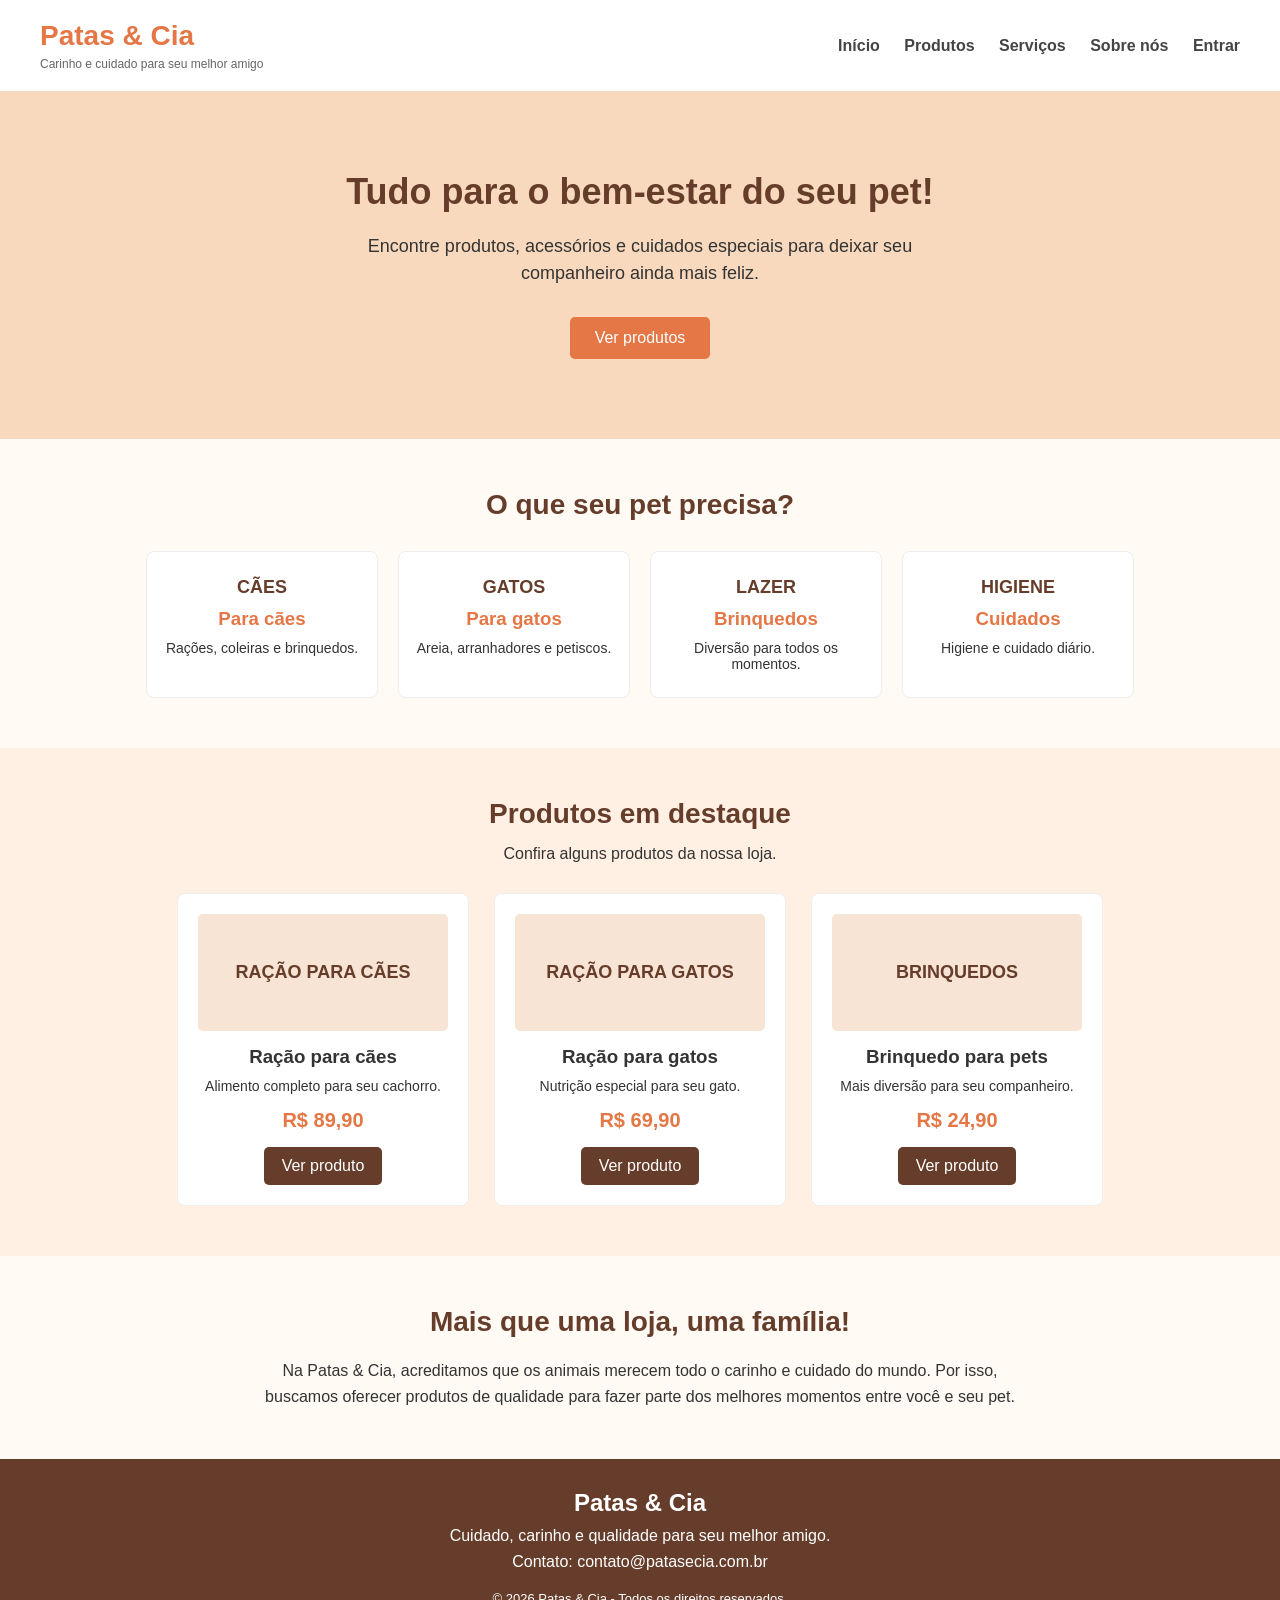
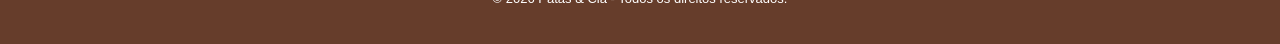
==== index.html @ 35307c04 "Adicionado pagina principal do site" ====
<!DOCTYPE html>
<html lang="pt-br">
<head>
    <meta charset="UTF-8">
    <meta name="viewport" content="width=device-width, initial-scale=1.0">
    <title>Patas & Cia | Pet Shop</title>
    <link rel="stylesheet" href="style.css">
</head>
<body>

    <header>
        <div class="logo">
            <h1>Patas & Cia</h1>
            <p>Carinho e cuidado para seu melhor amigo</p>
        </div>

        <nav>
            <a href="index.html">Início</a>
            <a href="produtos.html">Produtos</a>
            <a href="servicos.html">Serviços</a>
            <a href="sobre.html">Sobre nós</a>
            <a href="login.html">Entrar</a>
        </nav>
    </header>

    <main>
        <section class="banner">
            <div class="banner-texto">
                <h2>Tudo para o bem-estar do seu pet!</h2>
                <p>
                    Encontre produtos, acessórios e cuidados especiais
                    para deixar seu companheiro ainda mais feliz.
                </p>
                <a class="botao" href="produtos.html">Ver produtos</a>
            </div>
        </section>

        <section class="categorias">
            <h2>O que seu pet precisa?</h2>

            <div class="lista-categorias">
                <div class="categoria">
                    <div class="icone">CÃES</div>
                    <h3>Para cães</h3>
                    <p>Rações, coleiras e brinquedos.</p>
                </div>

                <div class="categoria">
                    <div class="icone">GATOS</div>
                    <h3>Para gatos</h3>
                    <p>Areia, arranhadores e petiscos.</p>
                </div>

                <div class="categoria">
                    <div class="icone">LAZER</div>
                    <h3>Brinquedos</h3>
                    <p>Diversão para todos os momentos.</p>
                </div>

                <div class="categoria">
                    <div class="icone">HIGIENE</div>
                    <h3>Cuidados</h3>
                    <p>Higiene e cuidado diário.</p>
                </div>
            </div>
        </section>

        <section class="produtos">
            <h2>Produtos em destaque</h2>
            <p class="subtitulo">Confira alguns produtos da nossa loja.</p>

            <div class="lista-produtos">
                <div class="produto">
                    <div class="imagem-produto">RAÇÃO PARA CÃES</div>
                    <h3>Ração para cães</h3>
                    <p>Alimento completo para seu cachorro.</p>
                    <strong>R$ 89,90</strong>
                    <a href="produto.html" class="botao-produto">Ver produto</a>
                </div>

                <div class="produto">
                    <div class="imagem-produto">RAÇÃO PARA GATOS</div>
                    <h3>Ração para gatos</h3>
                    <p>Nutrição especial para seu gato.</p>
                    <strong>R$ 69,90</strong>
                    <a href="produto.html" class="botao-produto">Ver produto</a>
                </div>

                <div class="produto">
                    <div class="imagem-produto">BRINQUEDOS</div>
                    <h3>Brinquedo para pets</h3>
                    <p>Mais diversão para seu companheiro.</p>
                    <strong>R$ 24,90</strong>
                    <a href="produto.html" class="botao-produto">Ver produto</a>
                </div>
            </div>
        </section>

        <section class="sobre">
            <h2>Mais que uma loja, uma família!</h2>
            <p>
                Na Patas & Cia, acreditamos que os animais merecem todo o
                carinho e cuidado do mundo. Por isso, buscamos oferecer
                produtos de qualidade para fazer parte dos melhores
                momentos entre você e seu pet.
            </p>
        </section>
    </main>

    <footer>
        <h2>Patas & Cia</h2>
        <p>Cuidado, carinho e qualidade para seu melhor amigo.</p>
        <p>Contato: contato@patasecia.com.br</p>
        <p class="direitos">© 2026 Patas & Cia - Todos os direitos reservados.</p>
    </footer>

</body>
</html>
---- style.css ----
/* Configurações gerais da página */
* {
    margin: 0;
    padding: 0;
}

body {
    font-family: Arial, sans-serif;
    background-color: #fffaf4;
    color: #333333;
}

/* Cabeçalho */
header {
    background-color: #ffffff;
    padding: 20px 40px;
    display: flex;
    justify-content: space-between;
    align-items: center;
}

.logo h1 {
    color: #e47745;
    font-size: 28px;
}

.logo p {
    color: #666666;
    font-size: 12px;
    margin-top: 5px;
}

nav a {
    color: #444444;
    text-decoration: none;
    margin-left: 20px;
    font-weight: bold;
}

nav a:hover {
    color: #e47745;
}

/* Banner principal */
.banner {
    background-color: #f8d9bd;
    padding: 80px 40px;
    text-align: center;
}

.banner-texto {
    max-width: 650px;
    margin: auto;
}

.banner h2 {
    color: #663d2b;
    font-size: 36px;
    margin-bottom: 20px;
}

.banner p {
    font-size: 18px;
    line-height: 1.5;
    margin-bottom: 30px;
}

.botao {
    display: inline-block;
    background-color: #e47745;
    color: white;
    text-decoration: none;
    padding: 12px 25px;
    border-radius: 5px;
}

.botao:hover {
    background-color: #c85d30;
}

/* Categorias */
.categorias {
    padding: 50px 40px;
    text-align: center;
}

.categorias h2,
.produtos h2 {
    color: #663d2b;
    font-size: 28px;
    margin-bottom: 30px;
}

.lista-categorias {
    display: flex;
    justify-content: center;
    gap: 20px;
}

.categoria {
    background-color: #ffffff;
    padding: 25px 15px;
    width: 200px;
    border: 1px solid #eeeeee;
    border-radius: 8px;
}

.icone {
    font-size: 18px;
    font-weight: bold;
    color: #663d2b;
    margin-bottom: 10px;
}

.categoria h3 {
    color: #e47745;
    margin-bottom: 10px;
}

.categoria p {
    font-size: 14px;
}

/* Produtos */
.produtos {
    background-color: #fff0e3;
    padding: 50px 40px;
    text-align: center;
}

.subtitulo {
    margin-top: -15px;
    margin-bottom: 30px;
}

.lista-produtos {
    display: flex;
    justify-content: center;
    gap: 25px;
}

.produto {
    background-color: #ffffff;
    width: 250px;
    padding: 20px;
    border-radius: 8px;
    border: 1px solid #eeeeee;
}

.imagem-produto {
    background-color: #f8e4d4;
    font-size: 18px;
    font-weight: bold;
    color: #663d2b;
    padding: 48px 15px;
    margin-bottom: 15px;
    border-radius: 5px;
}

.produto h3 {
    margin-bottom: 10px;
}

.produto p {
    font-size: 14px;
    margin-bottom: 15px;
}

.produto strong {
    display: block;
    color: #e47745;
    font-size: 20px;
    margin-bottom: 15px;
}

.botao-produto {
    display: inline-block;
    background-color: #663d2b;
    color: white;
    text-decoration: none;
    padding: 10px 18px;
    border-radius: 5px;
}

.botao-produto:hover {
    background-color: #8b5940;
}

/* Sobre a loja */
.sobre {
    padding: 50px 40px;
    text-align: center;
}

.sobre h2 {
    color: #663d2b;
    font-size: 28px;
    margin-bottom: 20px;
}

.sobre p {
    max-width: 750px;
    margin: auto;
    line-height: 1.6;
}

/* Rodapé */
footer {
    background-color: #663d2b;
    color: white;
    text-align: center;
    padding: 30px 20px;
}

footer h2 {
    margin-bottom: 10px;
}

footer p {
    margin-bottom: 8px;
}

.direitos {
    margin-top: 20px;
    font-size: 13px;
}

@media (max-width: 700px) {
    header {
        flex-direction: column;
        gap: 20px;
    }

    nav {
        text-align: center;
    }

    nav a {
        display: inline-block;
        margin: 5px;
    }

    .lista-categorias,
    .lista-produtos {
        flex-direction: column;
        align-items: center;
    }

    .categoria,
    .produto {
        width: 80%;
    }

    .banner h2 {
        font-size: 28px;
    }
}
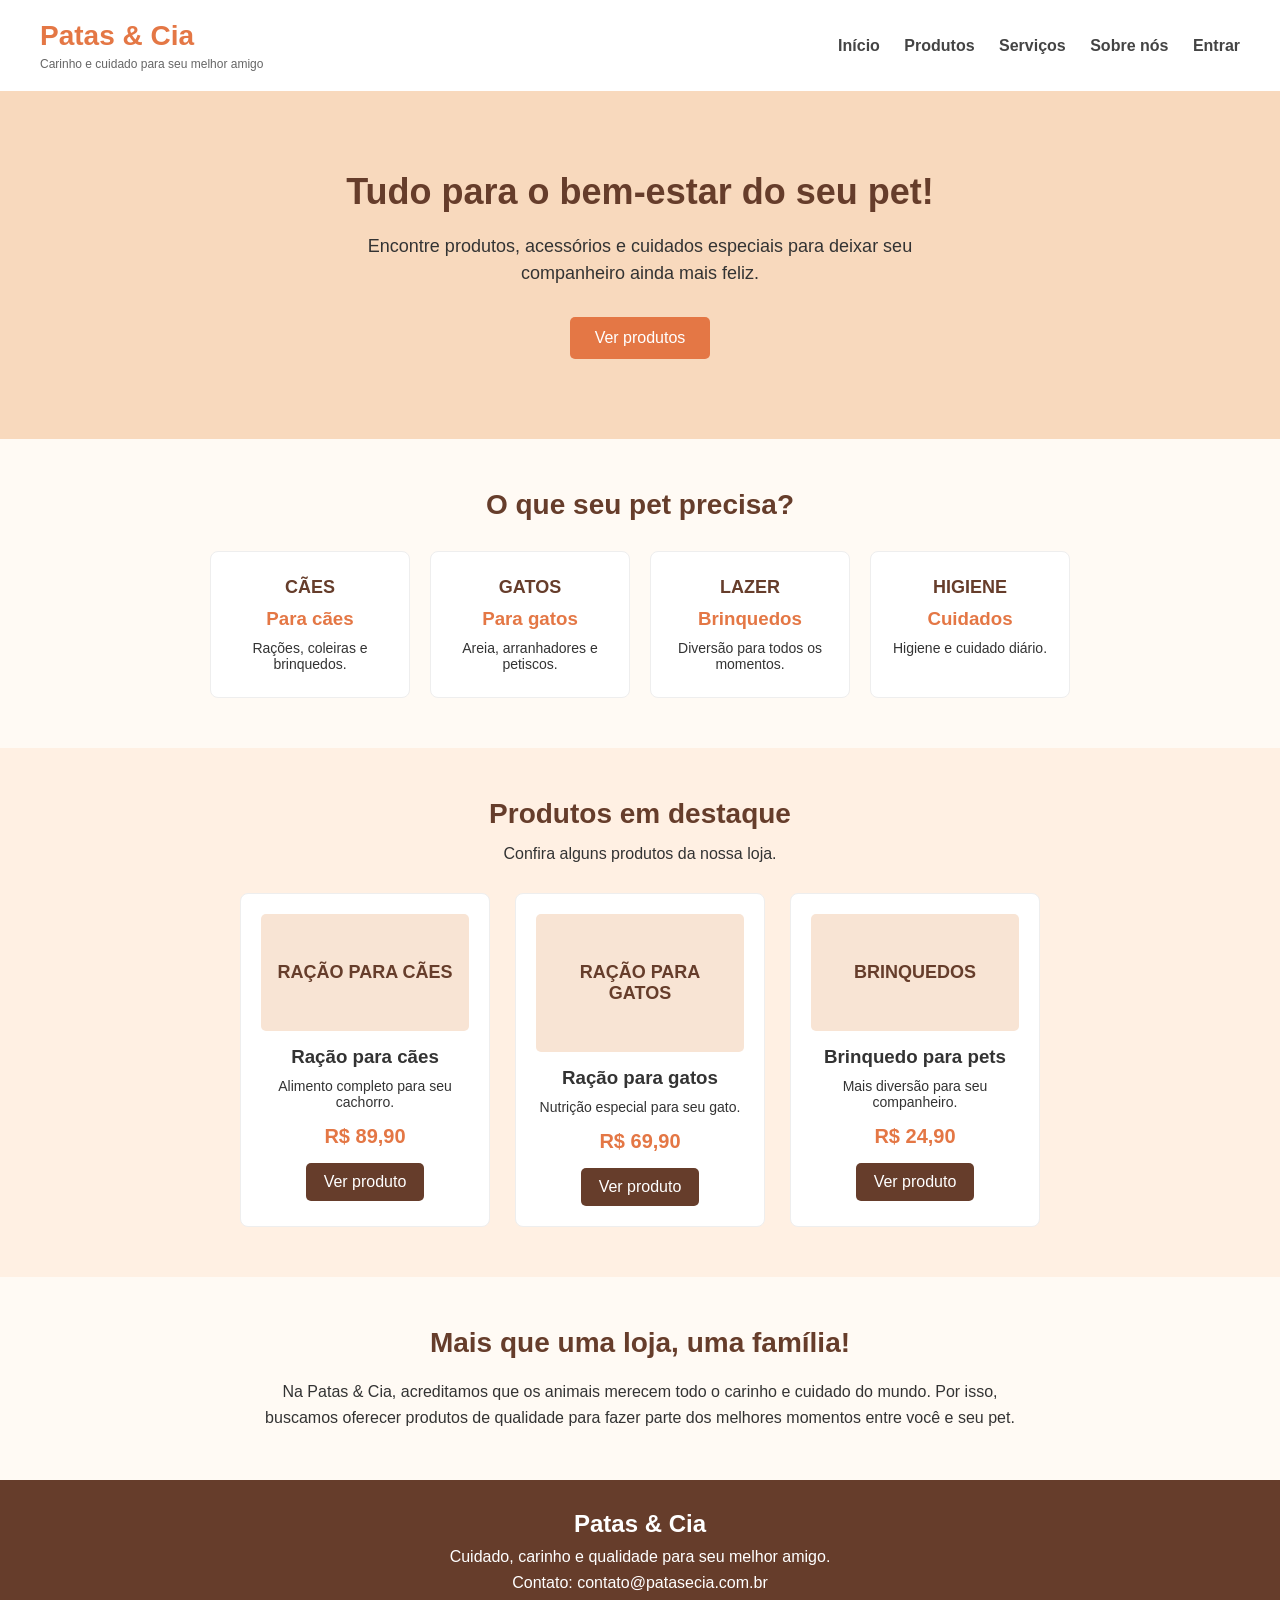
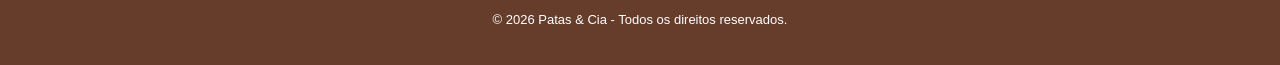
==== commit 999c077d: "Merge pull request #2 from camilla-mcb/login criação da tela de cadastro" ====
--- a/index.html
+++ b/index.html
@@ -19,7 +19,7 @@
             <a href="produtos.html">Produtos</a>
             <a href="servicos.html">Serviços</a>
             <a href="sobre.html">Sobre nós</a>
-            <a href="login.html">Entrar</a>
+            <a href="/login/login.html">Entrar</a>
         </nav>
     </header>
 
--- a/style.css
+++ b/style.css
@@ -2,6 +2,7 @@
 * {
     margin: 0;
     padding: 0;
+    box-sizing: border-box;
 }
 
 body {
